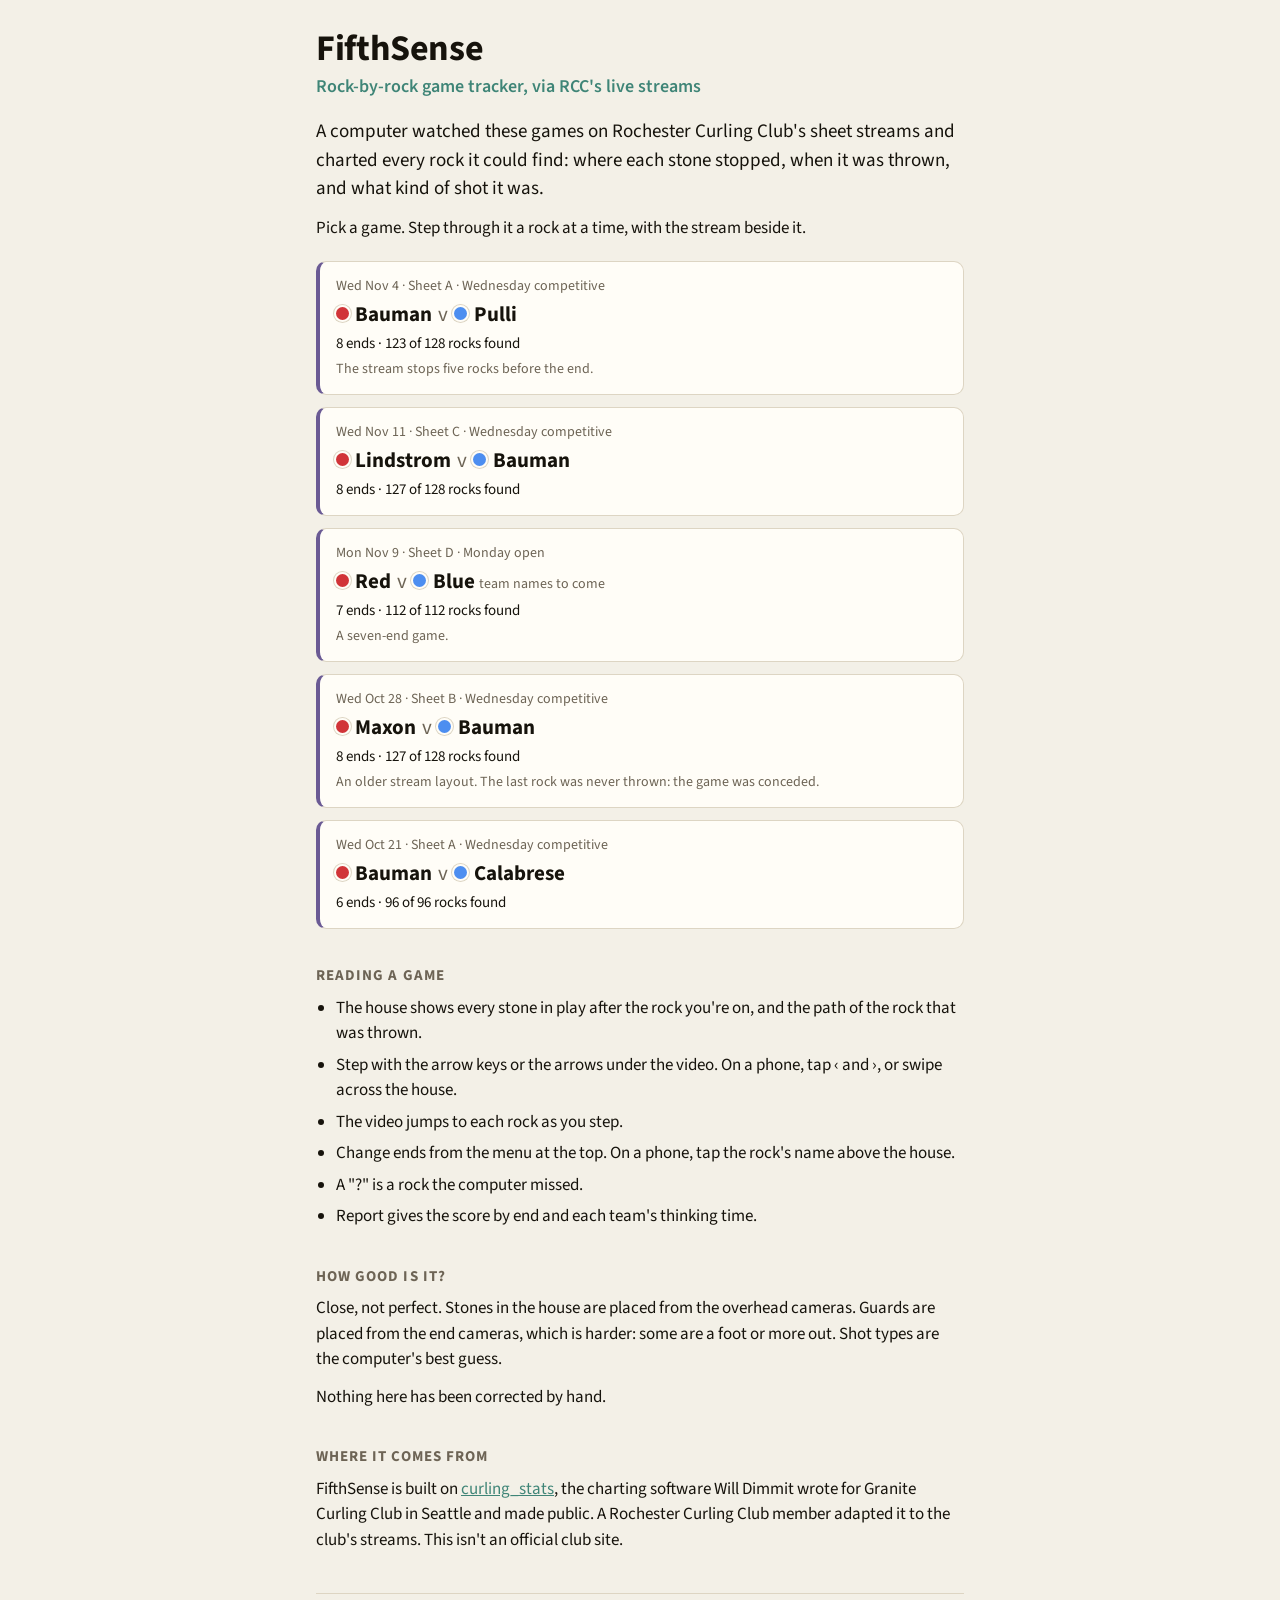
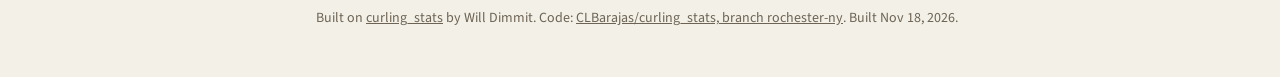
==== index.html @ 2df2367f "FifthSense: five Rochester games, view-only The first published build: the game list and five view-o" ====
<!doctype html>
<html lang="en">
<meta charset="utf-8">
<meta name="viewport" content="width=device-width, initial-scale=1, viewport-fit=cover">
<title>FifthSense · Rock-by-rock game tracker, via RCC&#x27;s live streams</title>
<meta name="description" content="FifthSense: shot-by-shot charts of games at Rochester Curling Club, read by computer from the club's sheet streams.">
<meta name="generator" content="curling_stats rochester-ny 703ea6b">
<style>
@font-face { font-family: "Source Sans 3"; font-weight: 200 900; font-display: swap;
             src: url("viewer/source-sans-3.woff2") format("woff2"); }
:root {
  --bg: #f3f0e7; --panel: #fffdf7; --ink: #16130c; --muted: #6d6455; --rule: #ddd5c3;
  --teal: #3f8577; --purple: #6a5a94; --red: #d13438; --yellow: #4d8ef0;
}
@media (prefers-color-scheme: dark) {
  :root { --bg: #17140f; --panel: #211c14; --ink: #f2ece0; --muted: #a2977f; --rule: #3a3226;
           --teal: #6cbcac; --purple: #a596cf; }
}
* { box-sizing: border-box; }
body { margin: 0; background: var(--bg); color: var(--ink);
       font: 17px/1.5 "Source Sans 3", system-ui, -apple-system, sans-serif;
       -webkit-text-size-adjust: 100%; }
main { max-width: 680px; margin: 0 auto;
       padding: max(28px, env(safe-area-inset-top)) max(16px, env(safe-area-inset-right))
                48px max(16px, env(safe-area-inset-left)); }
h1 { font-size: 30px; line-height: 1.15; margin: 0 0 12px; letter-spacing: -.01em; }
h1 { font-size: 36px; margin-bottom: 4px; }
.tagline { font-size: 18px; font-weight: 600; color: var(--teal); margin: 0 0 18px; }
h2 { font-size: 15px; font-weight: 700; letter-spacing: .07em; text-transform: uppercase;
     color: var(--muted); margin: 36px 0 8px; }
p { margin: 0 0 12px; }
a { color: var(--teal); }
.lede { font-size: 19px; }
ul.games { list-style: none; padding: 0; margin: 20px 0 0; display: grid; gap: 12px; }
a.game { display: block; text-decoration: none; color: inherit; background: var(--panel);
         border: 1px solid var(--rule); border-left: 4px solid var(--purple); border-radius: 10px;
         padding: 14px 16px; }
a.game:hover, a.game:focus-visible { border-left-color: var(--teal); outline: none;
         box-shadow: 0 0 0 2px var(--teal); }
a.game p { margin: 0; }
.when { font-size: 14px; color: var(--muted); }
.teams { font-size: 21px; font-weight: 700; margin: 2px 0 !important; }
.team { white-space: nowrap; }
.v { font-weight: 400; color: var(--muted); padding: 0 2px; }
.stone { display: inline-block; width: .62em; height: .62em; border-radius: 50%;
         margin-right: .3em; vertical-align: .06em; background: var(--stone, var(--muted));
         box-shadow: 0 0 0 2px var(--panel), 0 0 0 3px var(--rule); }
.stone.red { --stone: var(--red); }
.soon { font-size: 14px; font-weight: 400; color: var(--muted); white-space: nowrap; }
.stats { font-size: 15px; }
.note { font-size: 14px; color: var(--muted); margin-top: 4px !important; }
ul.how { padding-left: 20px; margin: 0; }
ul.how li { margin-bottom: 6px; }
footer { margin-top: 40px; padding-top: 14px; border-top: 1px solid var(--rule);
         font-size: 14px; color: var(--muted); }
footer a { color: inherit; }
</style>
<main>
  <h1>FifthSense</h1>
  <p class="tagline">Rock-by-rock game tracker, via RCC&#x27;s live streams</p>
  <p class="lede">A computer watched these games on Rochester Curling Club's sheet streams and charted every rock it could find: where each stone stopped, when it was thrown, and what kind of shot it was.</p>
  <p>Pick a game. Step through it a rock at a time, with the stream beside it.</p>

  <ul class="games">
    <li><a class="game" href="2026-11-04-sheet-a/">
      <p class="when">Wed Nov 4 · Sheet A · Wednesday competitive</p>
      <p class="teams"><span class="team"><span class="stone red"></span>Bauman</span> <span class="v">v</span> <span class="team"><span class="stone yellow" style="--stone:#4d8ef0"></span>Pulli</span> </p>
      <p class="stats">8 ends · 123 of 128 rocks found</p>
      <p class="note">The stream stops five rocks before the end.</p>
    </a></li>
    <li><a class="game" href="2026-11-11-sheet-c/">
      <p class="when">Wed Nov 11 · Sheet C · Wednesday competitive</p>
      <p class="teams"><span class="team"><span class="stone red"></span>Lindstrom</span> <span class="v">v</span> <span class="team"><span class="stone yellow" style="--stone:#4d8ef0"></span>Bauman</span> </p>
      <p class="stats">8 ends · 127 of 128 rocks found</p>
      
    </a></li>
    <li><a class="game" href="2026-11-09-sheet-d/">
      <p class="when">Mon Nov 9 · Sheet D · Monday open</p>
      <p class="teams"><span class="team"><span class="stone red"></span>Red</span> <span class="v">v</span> <span class="team"><span class="stone yellow" style="--stone:#4d8ef0"></span>Blue</span> <span class="soon">team names to come</span></p>
      <p class="stats">7 ends · 112 of 112 rocks found</p>
      <p class="note">A seven-end game.</p>
    </a></li>
    <li><a class="game" href="2026-10-28-sheet-b/">
      <p class="when">Wed Oct 28 · Sheet B · Wednesday competitive</p>
      <p class="teams"><span class="team"><span class="stone red"></span>Maxon</span> <span class="v">v</span> <span class="team"><span class="stone yellow" style="--stone:#4d8ef0"></span>Bauman</span> </p>
      <p class="stats">8 ends · 127 of 128 rocks found</p>
      <p class="note">An older stream layout. The last rock was never thrown: the game was conceded.</p>
    </a></li>
    <li><a class="game" href="2026-10-21-sheet-a/">
      <p class="when">Wed Oct 21 · Sheet A · Wednesday competitive</p>
      <p class="teams"><span class="team"><span class="stone red"></span>Bauman</span> <span class="v">v</span> <span class="team"><span class="stone yellow" style="--stone:#4d8ef0"></span>Calabrese</span> </p>
      <p class="stats">6 ends · 96 of 96 rocks found</p>
      
    </a></li>
  </ul>

  <h2>Reading a game</h2>
  <ul class="how">
    <li>The house shows every stone in play after the rock you're on, and the path of the rock that was thrown.</li>
    <li>Step with the arrow keys or the arrows under the video. On a phone, tap ‹ and ›, or swipe across the house.</li>
    <li>The video jumps to each rock as you step.</li>
    <li>Change ends from the menu at the top. On a phone, tap the rock's name above the house.</li>
    <li>A "?" is a rock the computer missed.</li>
    <li>Report gives the score by end and each team's thinking time.</li>
  </ul>

  <h2>How good is it?</h2>
  <p>Close, not perfect. Stones in the house are placed from the overhead cameras. Guards are placed from the end cameras, which is harder: some are a foot or more out. Shot types are the computer's best guess.</p>
  <p>Nothing here has been corrected by hand.</p>

  <h2>Where it comes from</h2>
  <p>FifthSense is built on <a href="https://github.com/wdimmit/curling_stats">curling_stats</a>, the charting software Will Dimmit wrote for Granite Curling Club in Seattle and made public. A Rochester Curling Club member adapted it to the club's streams. This isn't an official club site.</p>

  <footer>
    Built on <a href="https://github.com/wdimmit/curling_stats">curling_stats</a> by Will Dimmit.
    Code: <a href="https://github.com/CLBarajas/curling_stats/tree/rochester-ny">CLBarajas/curling_stats, branch rochester-ny</a>.
    Built Nov 18, 2026.
  </footer>
</main>
</html>
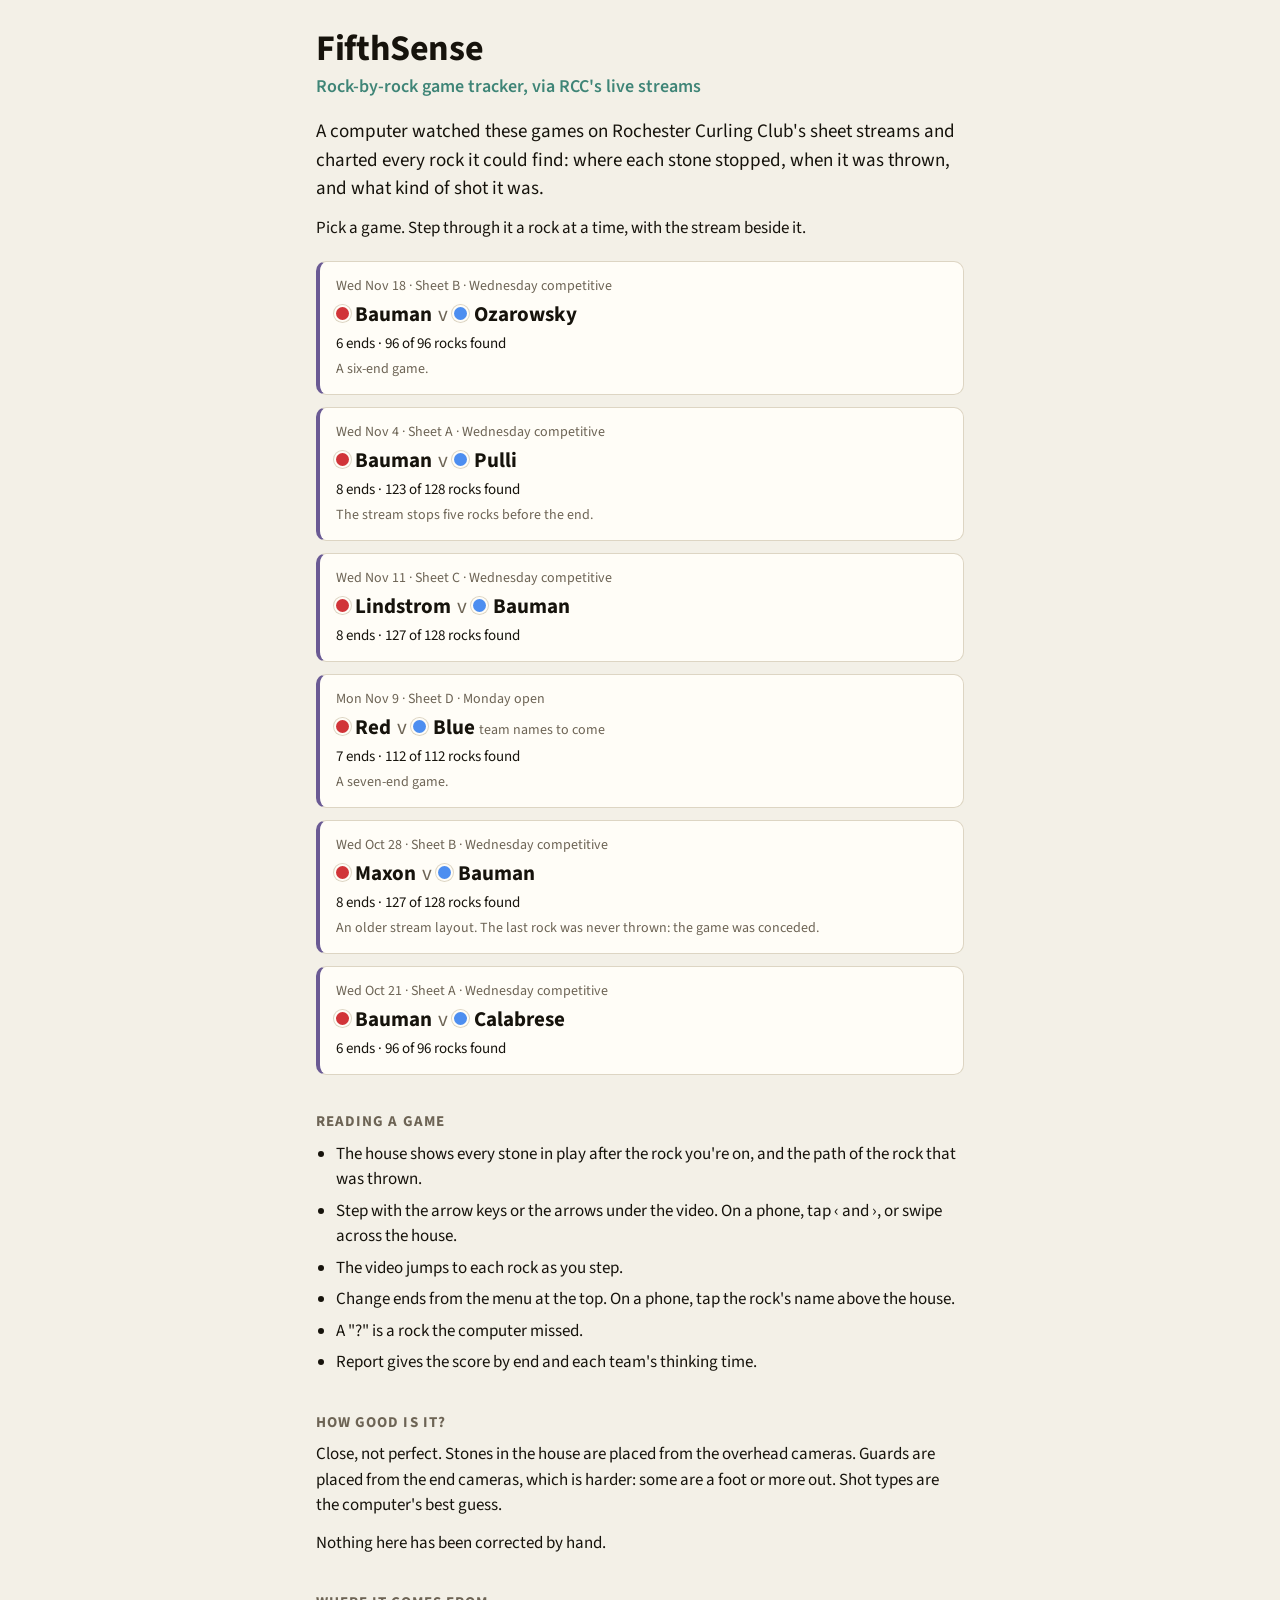
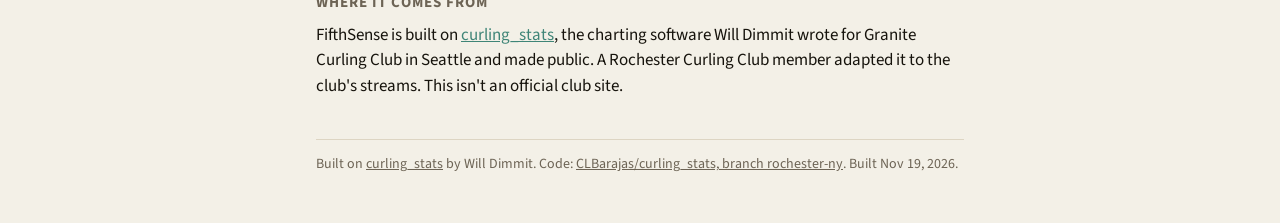
==== commit 56ab7517: "Sheet B, Nov 18: Bauman v Ozarowsky A sixth game, six ends, 96 of 96 rocks (run rcc-b-1118-v2). The " ====
--- a/index.html
+++ b/index.html
@@ -4,7 +4,7 @@
 <meta name="viewport" content="width=device-width, initial-scale=1, viewport-fit=cover">
 <title>FifthSense · Rock-by-rock game tracker, via RCC&#x27;s live streams</title>
 <meta name="description" content="FifthSense: shot-by-shot charts of games at Rochester Curling Club, read by computer from the club's sheet streams.">
-<meta name="generator" content="curling_stats rochester-ny 703ea6b">
+<meta name="generator" content="curling_stats rochester-ny fcc2354">
 <style>
 @font-face { font-family: "Source Sans 3"; font-weight: 200 900; font-display: swap;
              src: url("viewer/source-sans-3.woff2") format("woff2"); }
@@ -62,6 +62,12 @@
   <p>Pick a game. Step through it a rock at a time, with the stream beside it.</p>
 
   <ul class="games">
+    <li><a class="game" href="2026-11-18-sheet-b/">
+      <p class="when">Wed Nov 18 · Sheet B · Wednesday competitive</p>
+      <p class="teams"><span class="team"><span class="stone red"></span>Bauman</span> <span class="v">v</span> <span class="team"><span class="stone yellow" style="--stone:#4d8ef0"></span>Ozarowsky</span> </p>
+      <p class="stats">6 ends · 96 of 96 rocks found</p>
+      <p class="note">A six-end game.</p>
+    </a></li>
     <li><a class="game" href="2026-11-04-sheet-a/">
       <p class="when">Wed Nov 4 · Sheet A · Wednesday competitive</p>
       <p class="teams"><span class="team"><span class="stone red"></span>Bauman</span> <span class="v">v</span> <span class="team"><span class="stone yellow" style="--stone:#4d8ef0"></span>Pulli</span> </p>
@@ -114,7 +120,7 @@
   <footer>
     Built on <a href="https://github.com/wdimmit/curling_stats">curling_stats</a> by Will Dimmit.
     Code: <a href="https://github.com/CLBarajas/curling_stats/tree/rochester-ny">CLBarajas/curling_stats, branch rochester-ny</a>.
-    Built Nov 18, 2026.
+    Built Nov 19, 2026.
   </footer>
 </main>
 </html>
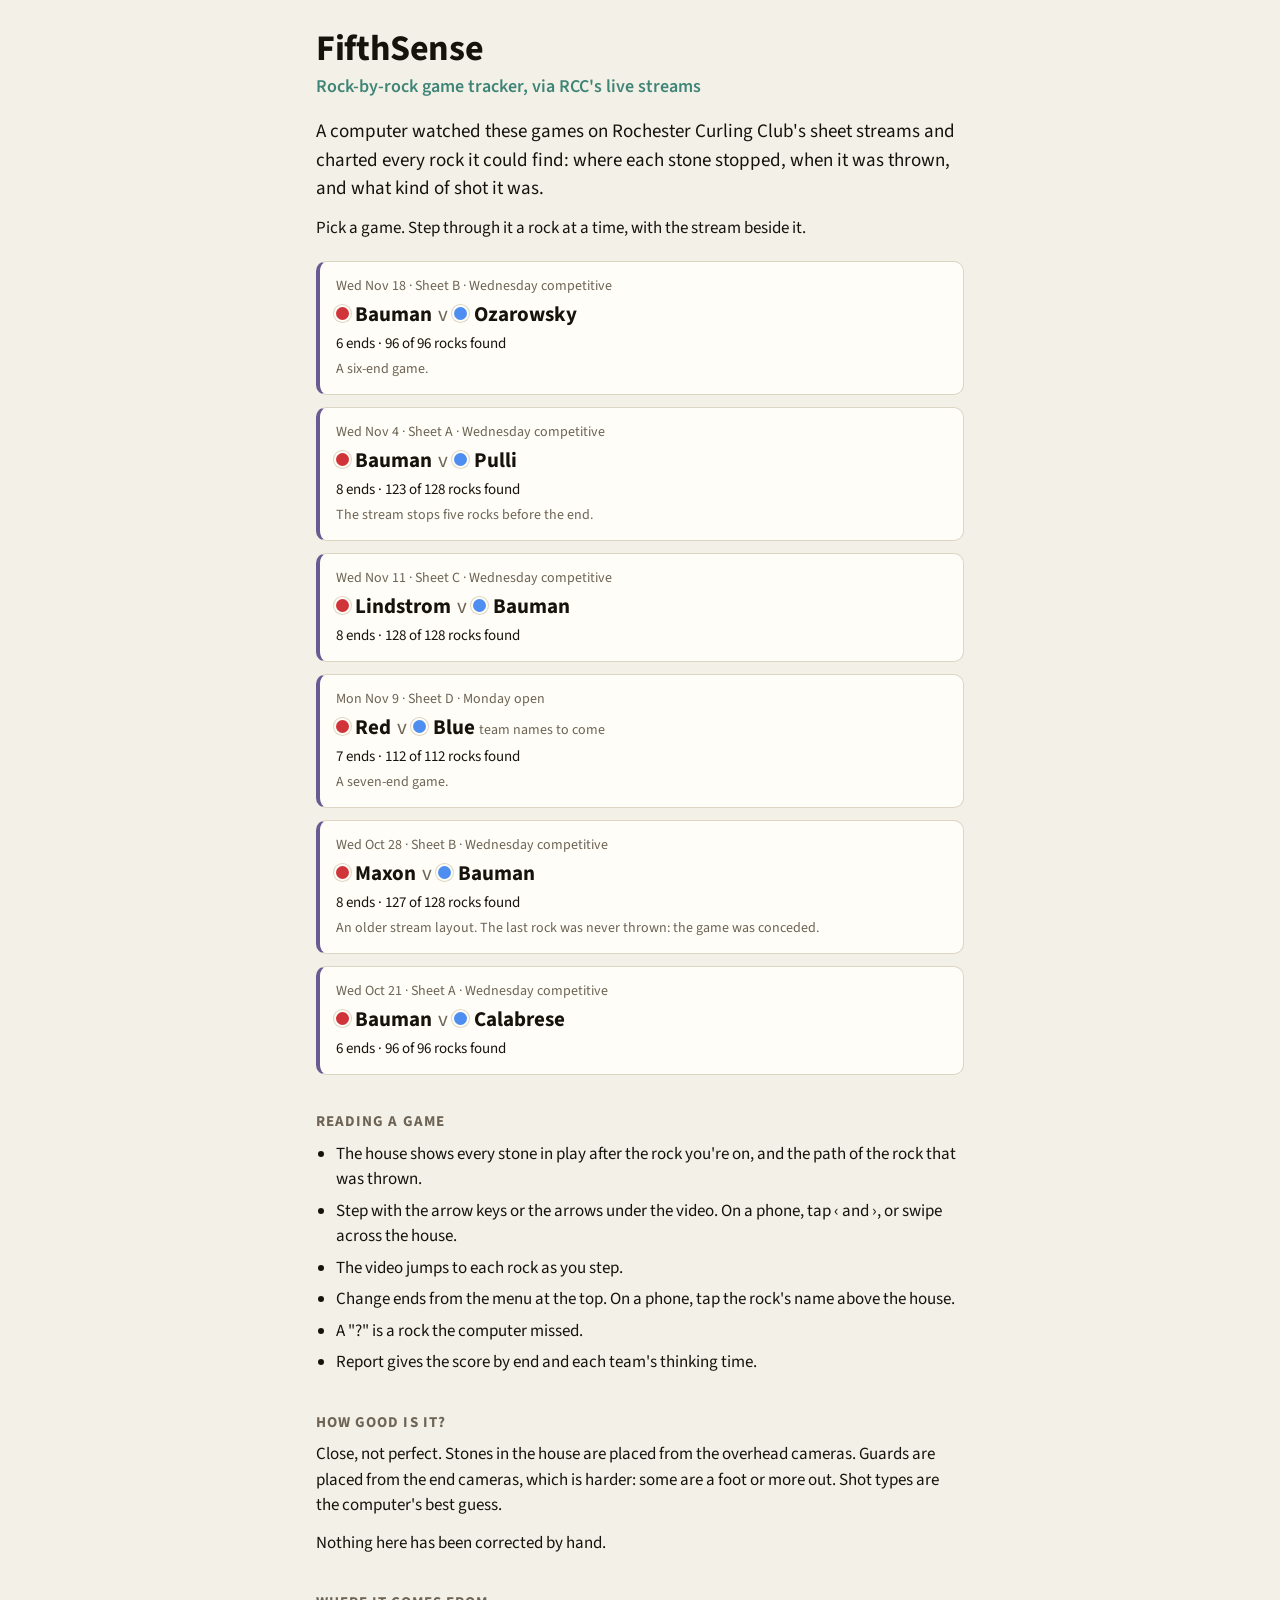
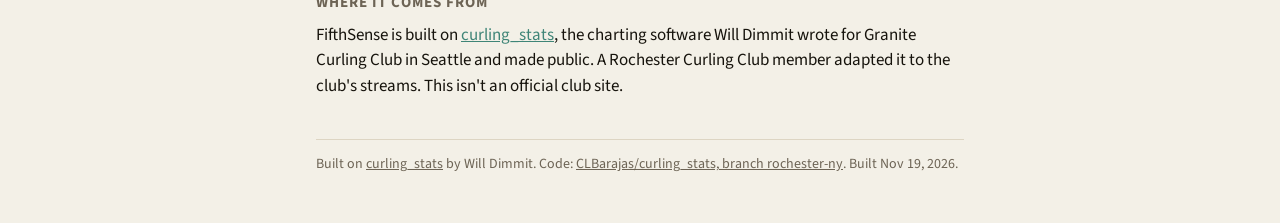
==== commit 460d9bf3: "The five earlier games re-run, and the video starts muted Runs rcc-1104-v18, rcc-c-1111-v12 (now 128" ====
--- a/index.html
+++ b/index.html
@@ -4,7 +4,7 @@
 <meta name="viewport" content="width=device-width, initial-scale=1, viewport-fit=cover">
 <title>FifthSense · Rock-by-rock game tracker, via RCC&#x27;s live streams</title>
 <meta name="description" content="FifthSense: shot-by-shot charts of games at Rochester Curling Club, read by computer from the club's sheet streams.">
-<meta name="generator" content="curling_stats rochester-ny fcc2354">
+<meta name="generator" content="curling_stats rochester-ny 33d5e87">
 <style>
 @font-face { font-family: "Source Sans 3"; font-weight: 200 900; font-display: swap;
              src: url("viewer/source-sans-3.woff2") format("woff2"); }
@@ -77,7 +77,7 @@
     <li><a class="game" href="2026-11-11-sheet-c/">
       <p class="when">Wed Nov 11 · Sheet C · Wednesday competitive</p>
       <p class="teams"><span class="team"><span class="stone red"></span>Lindstrom</span> <span class="v">v</span> <span class="team"><span class="stone yellow" style="--stone:#4d8ef0"></span>Bauman</span> </p>
-      <p class="stats">8 ends · 127 of 128 rocks found</p>
+      <p class="stats">8 ends · 128 of 128 rocks found</p>
       
     </a></li>
     <li><a class="game" href="2026-11-09-sheet-d/">
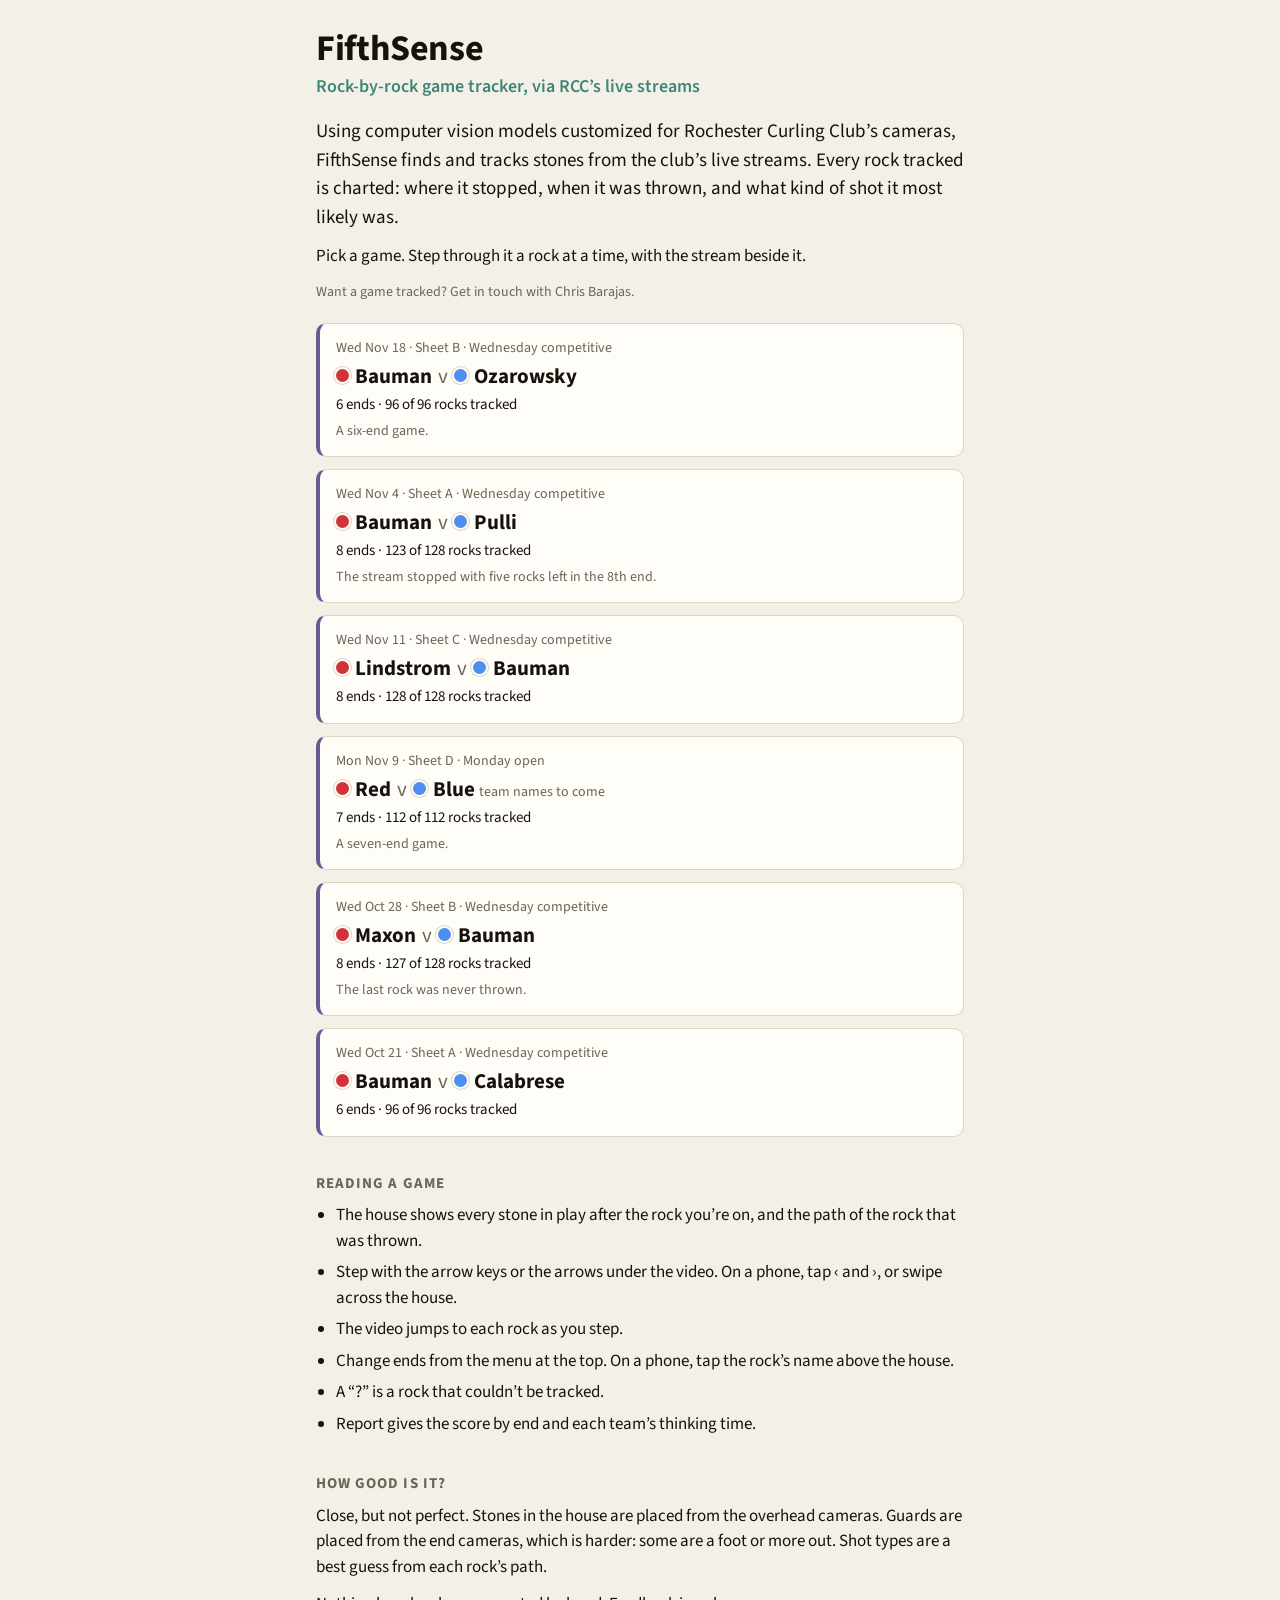
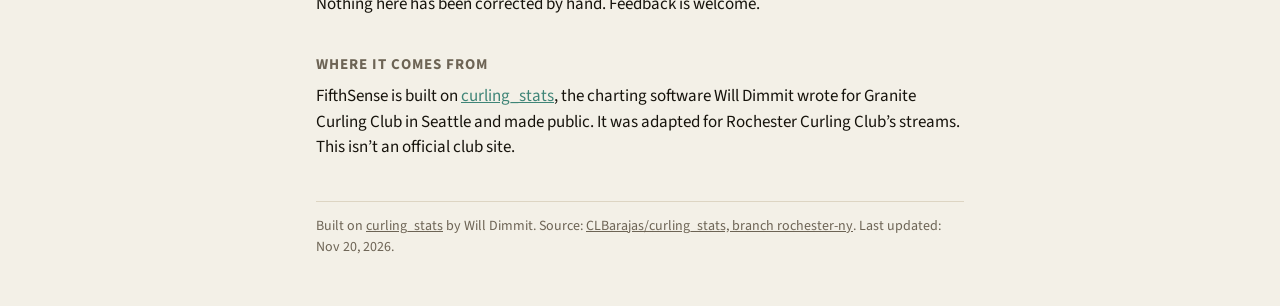
==== commit ad9d8926: "The home page says tracked by computer vision, not watched by a computer The lede, the cards' rock c" ====
--- a/index.html
+++ b/index.html
@@ -2,9 +2,9 @@
 <html lang="en">
 <meta charset="utf-8">
 <meta name="viewport" content="width=device-width, initial-scale=1, viewport-fit=cover">
-<title>FifthSense · Rock-by-rock game tracker, via RCC&#x27;s live streams</title>
-<meta name="description" content="FifthSense: shot-by-shot charts of games at Rochester Curling Club, read by computer from the club's sheet streams.">
-<meta name="generator" content="curling_stats rochester-ny 33d5e87">
+<title>FifthSense · Rock-by-rock game tracker, via RCC’s live streams</title>
+<meta name="description" content="FifthSense: rock-by-rock charts of games at Rochester Curling Club, tracked by computer vision from the club’s live streams.">
+<meta name="generator" content="curling_stats rochester-ny 06d18f2">
 <style>
 @font-face { font-family: "Source Sans 3"; font-weight: 200 900; font-display: swap;
              src: url("viewer/source-sans-3.woff2") format("woff2"); }
@@ -57,70 +57,71 @@
 </style>
 <main>
   <h1>FifthSense</h1>
-  <p class="tagline">Rock-by-rock game tracker, via RCC&#x27;s live streams</p>
-  <p class="lede">A computer watched these games on Rochester Curling Club's sheet streams and charted every rock it could find: where each stone stopped, when it was thrown, and what kind of shot it was.</p>
+  <p class="tagline">Rock-by-rock game tracker, via RCC’s live streams</p>
+  <p class="lede">Using computer vision models customized for Rochester Curling Club’s cameras, FifthSense finds and tracks stones from the club’s live streams. Every rock tracked is charted: where it stopped, when it was thrown, and what kind of shot it most likely was.</p>
   <p>Pick a game. Step through it a rock at a time, with the stream beside it.</p>
+  <p class="note">Want a game tracked? Get in touch with Chris Barajas.</p>
 
   <ul class="games">
     <li><a class="game" href="2026-11-18-sheet-b/">
       <p class="when">Wed Nov 18 · Sheet B · Wednesday competitive</p>
       <p class="teams"><span class="team"><span class="stone red"></span>Bauman</span> <span class="v">v</span> <span class="team"><span class="stone yellow" style="--stone:#4d8ef0"></span>Ozarowsky</span> </p>
-      <p class="stats">6 ends · 96 of 96 rocks found</p>
+      <p class="stats">6 ends · 96 of 96 rocks tracked</p>
       <p class="note">A six-end game.</p>
     </a></li>
     <li><a class="game" href="2026-11-04-sheet-a/">
       <p class="when">Wed Nov 4 · Sheet A · Wednesday competitive</p>
       <p class="teams"><span class="team"><span class="stone red"></span>Bauman</span> <span class="v">v</span> <span class="team"><span class="stone yellow" style="--stone:#4d8ef0"></span>Pulli</span> </p>
-      <p class="stats">8 ends · 123 of 128 rocks found</p>
-      <p class="note">The stream stops five rocks before the end.</p>
+      <p class="stats">8 ends · 123 of 128 rocks tracked</p>
+      <p class="note">The stream stopped with five rocks left in the 8th end.</p>
     </a></li>
     <li><a class="game" href="2026-11-11-sheet-c/">
       <p class="when">Wed Nov 11 · Sheet C · Wednesday competitive</p>
       <p class="teams"><span class="team"><span class="stone red"></span>Lindstrom</span> <span class="v">v</span> <span class="team"><span class="stone yellow" style="--stone:#4d8ef0"></span>Bauman</span> </p>
-      <p class="stats">8 ends · 128 of 128 rocks found</p>
+      <p class="stats">8 ends · 128 of 128 rocks tracked</p>
       
     </a></li>
     <li><a class="game" href="2026-11-09-sheet-d/">
       <p class="when">Mon Nov 9 · Sheet D · Monday open</p>
       <p class="teams"><span class="team"><span class="stone red"></span>Red</span> <span class="v">v</span> <span class="team"><span class="stone yellow" style="--stone:#4d8ef0"></span>Blue</span> <span class="soon">team names to come</span></p>
-      <p class="stats">7 ends · 112 of 112 rocks found</p>
+      <p class="stats">7 ends · 112 of 112 rocks tracked</p>
       <p class="note">A seven-end game.</p>
     </a></li>
     <li><a class="game" href="2026-10-28-sheet-b/">
       <p class="when">Wed Oct 28 · Sheet B · Wednesday competitive</p>
       <p class="teams"><span class="team"><span class="stone red"></span>Maxon</span> <span class="v">v</span> <span class="team"><span class="stone yellow" style="--stone:#4d8ef0"></span>Bauman</span> </p>
-      <p class="stats">8 ends · 127 of 128 rocks found</p>
-      <p class="note">An older stream layout. The last rock was never thrown: the game was conceded.</p>
+      <p class="stats">8 ends · 127 of 128 rocks tracked</p>
+      <p class="note">The last rock was never thrown.</p>
     </a></li>
     <li><a class="game" href="2026-10-21-sheet-a/">
       <p class="when">Wed Oct 21 · Sheet A · Wednesday competitive</p>
       <p class="teams"><span class="team"><span class="stone red"></span>Bauman</span> <span class="v">v</span> <span class="team"><span class="stone yellow" style="--stone:#4d8ef0"></span>Calabrese</span> </p>
-      <p class="stats">6 ends · 96 of 96 rocks found</p>
+      <p class="stats">6 ends · 96 of 96 rocks tracked</p>
       
     </a></li>
   </ul>
 
   <h2>Reading a game</h2>
   <ul class="how">
-    <li>The house shows every stone in play after the rock you're on, and the path of the rock that was thrown.</li>
+    <li>The house shows every stone in play after the rock you’re on, and the path of the rock that was thrown.</li>
     <li>Step with the arrow keys or the arrows under the video. On a phone, tap ‹ and ›, or swipe across the house.</li>
     <li>The video jumps to each rock as you step.</li>
-    <li>Change ends from the menu at the top. On a phone, tap the rock's name above the house.</li>
-    <li>A "?" is a rock the computer missed.</li>
-    <li>Report gives the score by end and each team's thinking time.</li>
+    <li>Change ends from the menu at the top. On a phone, tap the rock’s name above the house.</li>
+    <li>A “?” is a rock that couldn’t be tracked.</li>
+    <li>Report gives the score by end and each team’s thinking time.</li>
   </ul>
 
   <h2>How good is it?</h2>
-  <p>Close, not perfect. Stones in the house are placed from the overhead cameras. Guards are placed from the end cameras, which is harder: some are a foot or more out. Shot types are the computer's best guess.</p>
-  <p>Nothing here has been corrected by hand.</p>
+  <p>Close, but not perfect. Stones in the house are placed from the overhead cameras. Guards are placed from the end cameras, which is harder: some are a foot or more out. Shot types are a best guess from each rock’s path.</p>
+  <p>Nothing here has been corrected by hand. Feedback is welcome.</p>
 
   <h2>Where it comes from</h2>
-  <p>FifthSense is built on <a href="https://github.com/wdimmit/curling_stats">curling_stats</a>, the charting software Will Dimmit wrote for Granite Curling Club in Seattle and made public. A Rochester Curling Club member adapted it to the club's streams. This isn't an official club site.</p>
+  <p>FifthSense is built on <a href="https://github.com/wdimmit/curling_stats">curling_stats</a>, the charting software Will Dimmit wrote for Granite Curling Club in Seattle and made public. It was adapted for Rochester Curling Club’s streams. This isn’t an official club site.</p>
 
   <footer>
     Built on <a href="https://github.com/wdimmit/curling_stats">curling_stats</a> by Will Dimmit.
-    Code: <a href="https://github.com/CLBarajas/curling_stats/tree/rochester-ny">CLBarajas/curling_stats, branch rochester-ny</a>.
-    Built Nov 19, 2026.
+    Source: <a href="https://github.com/CLBarajas/curling_stats/tree/rochester-ny">CLBarajas/curling_stats, branch rochester-ny</a>.
+    Last updated: Nov 20, 2026.
   </footer>
 </main>
 </html>
